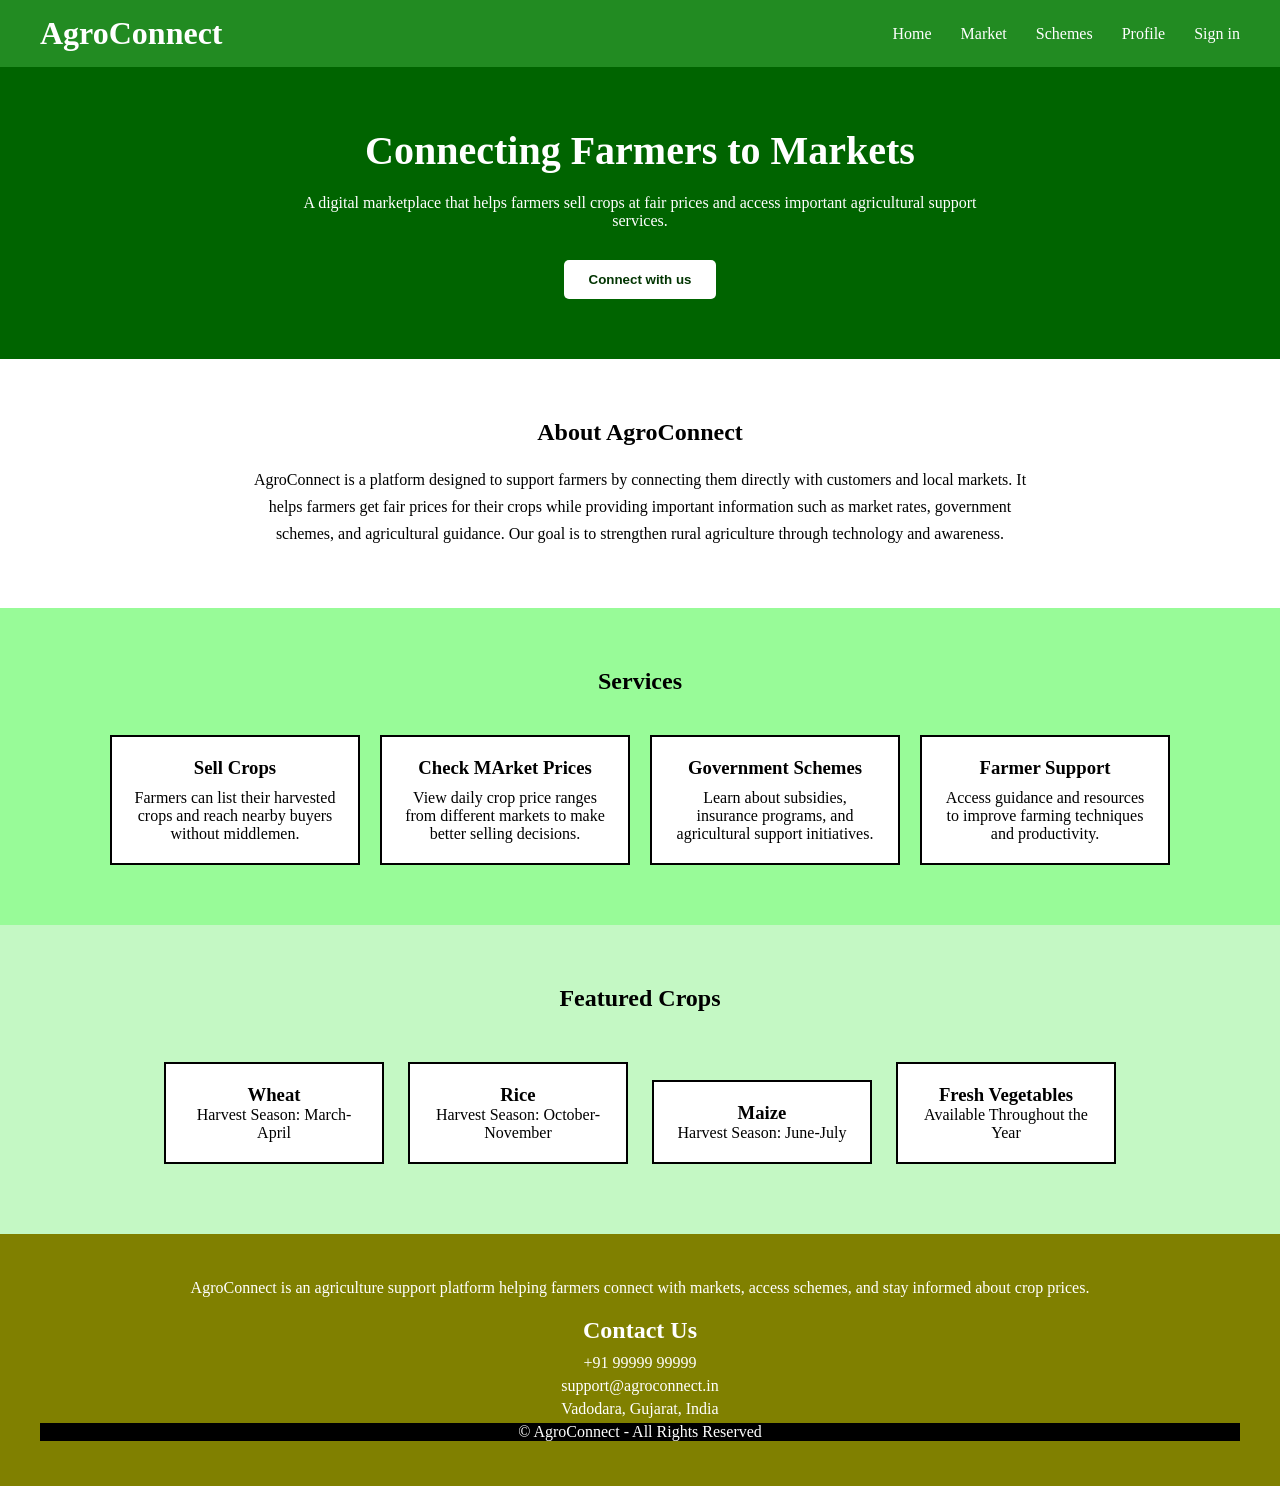
==== index.html @ ec7502de "Initial commit - AgroConnect website" ====
<!DOCTYPE html> 
<html lang="en">
<head>
    <meta charset="UTF-8">
    <meta name="viewport" content="width=device-width, initial-scale=1.0">
    <link rel="stylesheet" href="style.css">
    <title>Agroconnect</title>
    <style>
        nav{
            background-color: forestgreen;
        }
        .Shero button{
            padding: 12px 25px;
            background-color: white;
            color: rgb(2, 53, 2);
            border: none;
            border-radius: 5px;
            cursor: pointer;
            font-weight: bold;
        }
        .Shero button:hover{
            background-color: rgb(189, 236, 215);
        }
        .Sabout{
            background-color: white;
        }
        .Sabout p{
            max-width: 800px;
            margin: auto;
            line-height: 1.7;
        }
        .Sservices{
            background-color: #98FB98;
        }
        .Sservices h1{
            margin-bottom: 40px;
        }
        .div1{
            display: flex;
            justify-content: center;
            gap: 20px;
            flex-wrap: wrap;
        }
        .div1 div{
            background-color: white;
            padding: 20px;
            width: 250px;
            border: 2px solid black;
        }
        #h3{
            margin-bottom: 10px;
        }
        .Sfc{
            background-color: rgb(196, 248, 196);
        }
        .div3{
            display: inline-block;
            background-color: white;
            padding: 20px;
            margin: 10px;
            width: 220px;
            border: 2px solid black;
        }
    </style>
</head>
<body>
    
    <!-- Header -->
    <header>
        <h1>AgroConnect</h1>
        <nav>
            <a href="index.html">Home</a>
            <a href="market.html">Market</a>
            <a href="schemes.html">Schemes</a>
            <a href="profile.html">Profile</a>
            <a href="register.html">Sign in</a>
        </nav>
    </header>

    <!-- Hero -->
    <section class="Shero">
        <div>
            <h1 style="font-size: 40px; margin-bottom: 20px;">Connecting Farmers to Markets</h1>
            <p style="max-width: 700px; margin: 0 auto 30px auto;">A digital marketplace that 
            helps farmers sell crops at fair prices and access important 
            agricultural support services.</p>
            <button onclick="window.location.href='register.html'">Connect with us</button>
        </div>
    </section>

    <!-- About -->
    <section class="Sabout">
        <div>
            <h1 style="margin-bottom: 20px;">About AgroConnect</h1>
            <p>AgroConnect is a platform designed to 
            support farmers by connecting them 
            directly with customers and local markets. 
            It helps farmers get fair prices for their 
            crops while providing important information 
            such as market rates, government schemes, 
            and agricultural guidance. Our goal is to 
            strengthen rural agriculture through technology 
            and awareness.</p>
        </div>
    </section>

    <!-- Services -->
    <section class="Sservices">
        <h1>Services</h1>
        <div class="div1">
            <div>
                <h3 id="h3">Sell Crops</h3>
                <p>Farmers can list their harvested crops and 
                reach nearby buyers without middlemen.</p>
            </div>
            <div>
                <h3 id="h3">Check MArket Prices</h3>
                <p>View daily crop price ranges from different 
                markets to make better selling decisions.</p>
            </div>
            <div>
                <h3 id="h3">Government Schemes</h3>
                <p>Learn about subsidies, insurance programs, 
                and agricultural support initiatives.</p>
            </div>
            <div>
                <h3 id="h3">Farmer Support</h3>
                <p>Access guidance and resources to improve 
                farming techniques and productivity.</p>
            </div>
        </div>
    </section>

    <!-- Featured Crops -->
     <section class="Sfc">
        <h1 style="margin-bottom: 40px;">Featured Crops</h1>
        <div class="div3">
            <h3>Wheat</h3>
            <p>Harvest Season: March-April</p>
        </div>
        <div class="div3">
            <h3>Rice</h3>
            <p>Harvest Season: October-November</p>
        </div>
        <div class="div3">
            <h3>Maize</h3>
            <p>Harvest Season: June-July</p>
        </div>
        <div class="div3">
            <h3>Fresh Vegetables</h3>
            <p>Available Throughout the Year</p>
        </div>
     </section>

    <!-- Footer -->
    <footer>
        <div>
            <p>AgroConnect is an agriculture support 
            platform helping farmers connect with markets, 
            access schemes, and stay informed about crop 
            prices.</p>
        </div>
        <h2>Contact Us</h2>
        <div>
            <p>+91 99999 99999</p>
            <p>support@agroconnect.in</p>
            <p>Vadodara, Gujarat, India</p>
        </div>
        <div>
            <p style="background-color: black;">&copy; AgroConnect - All Rights Reserved</p>
        </div>
    </footer>

</body>
</html>
---- style.css ----
*{
    margin: 0;
    padding: 0;
    box-sizing: border-box;
}
body{
    background-color: ivory;
    color: black;
}
header{
    background-color: forestgreen;
    color: white;
    display: flex;
    justify-content: space-between;
    align-items: center;
    padding: 15px 40px;
}
nav a{
    color: white;
    text-decoration: none;
    margin-left: 25px;
}
nav a:hover{
    text-decoration: underline;
    color: red;
}
.Shero, .banner {
    background-color: darkgreen;
    color: white;
    text-align: center;
    padding: 60px 20px;
}
section {
    padding: 60px 40px;
    text-align: center;
}
footer {
    background-color: olive;
    color: white;
    text-align: center;
    padding: 40px;
}

footer h2 {
    margin: 20px 0 10px;
}

footer p {
    margin: 5px 0;
}
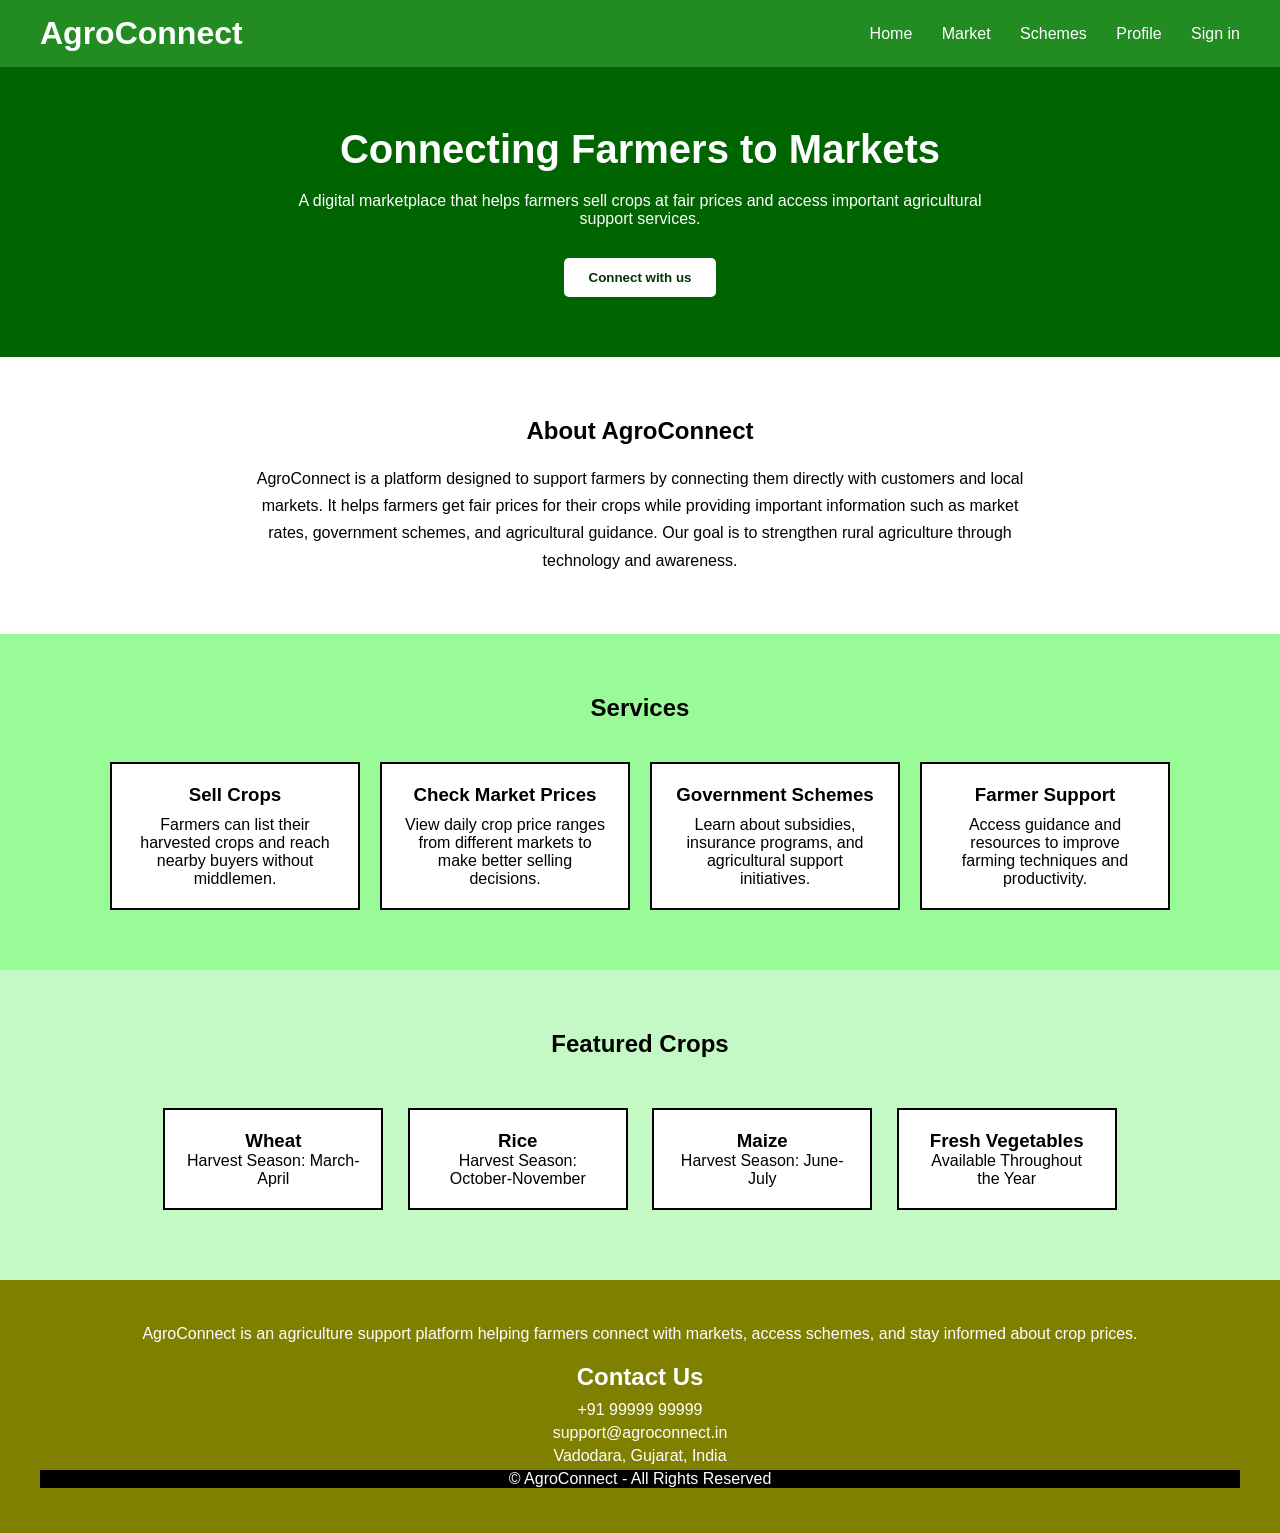
==== commit fba3daab: "Update index.html" ====
--- a/index.html
+++ b/index.html
@@ -114,7 +114,7 @@
                 reach nearby buyers without middlemen.</p>
             </div>
             <div>
-                <h3 id="h3">Check MArket Prices</h3>
+                <h3 id="h3">Check Market Prices</h3>
                 <p>View daily crop price ranges from different 
                 markets to make better selling decisions.</p>
             </div>
@@ -172,4 +172,4 @@
     </footer>
 
 </body>
-</html>+</html>
--- a/style.css
+++ b/style.css
@@ -6,6 +6,7 @@
 body{
     background-color: ivory;
     color: black;
+    font-family: Arial, sans-serif;
 }
 header{
     background-color: forestgreen;
@@ -47,4 +48,7 @@
 
 footer p {
     margin: 5px 0;
-}+}
+button {
+    transition: 0.3s;
+}
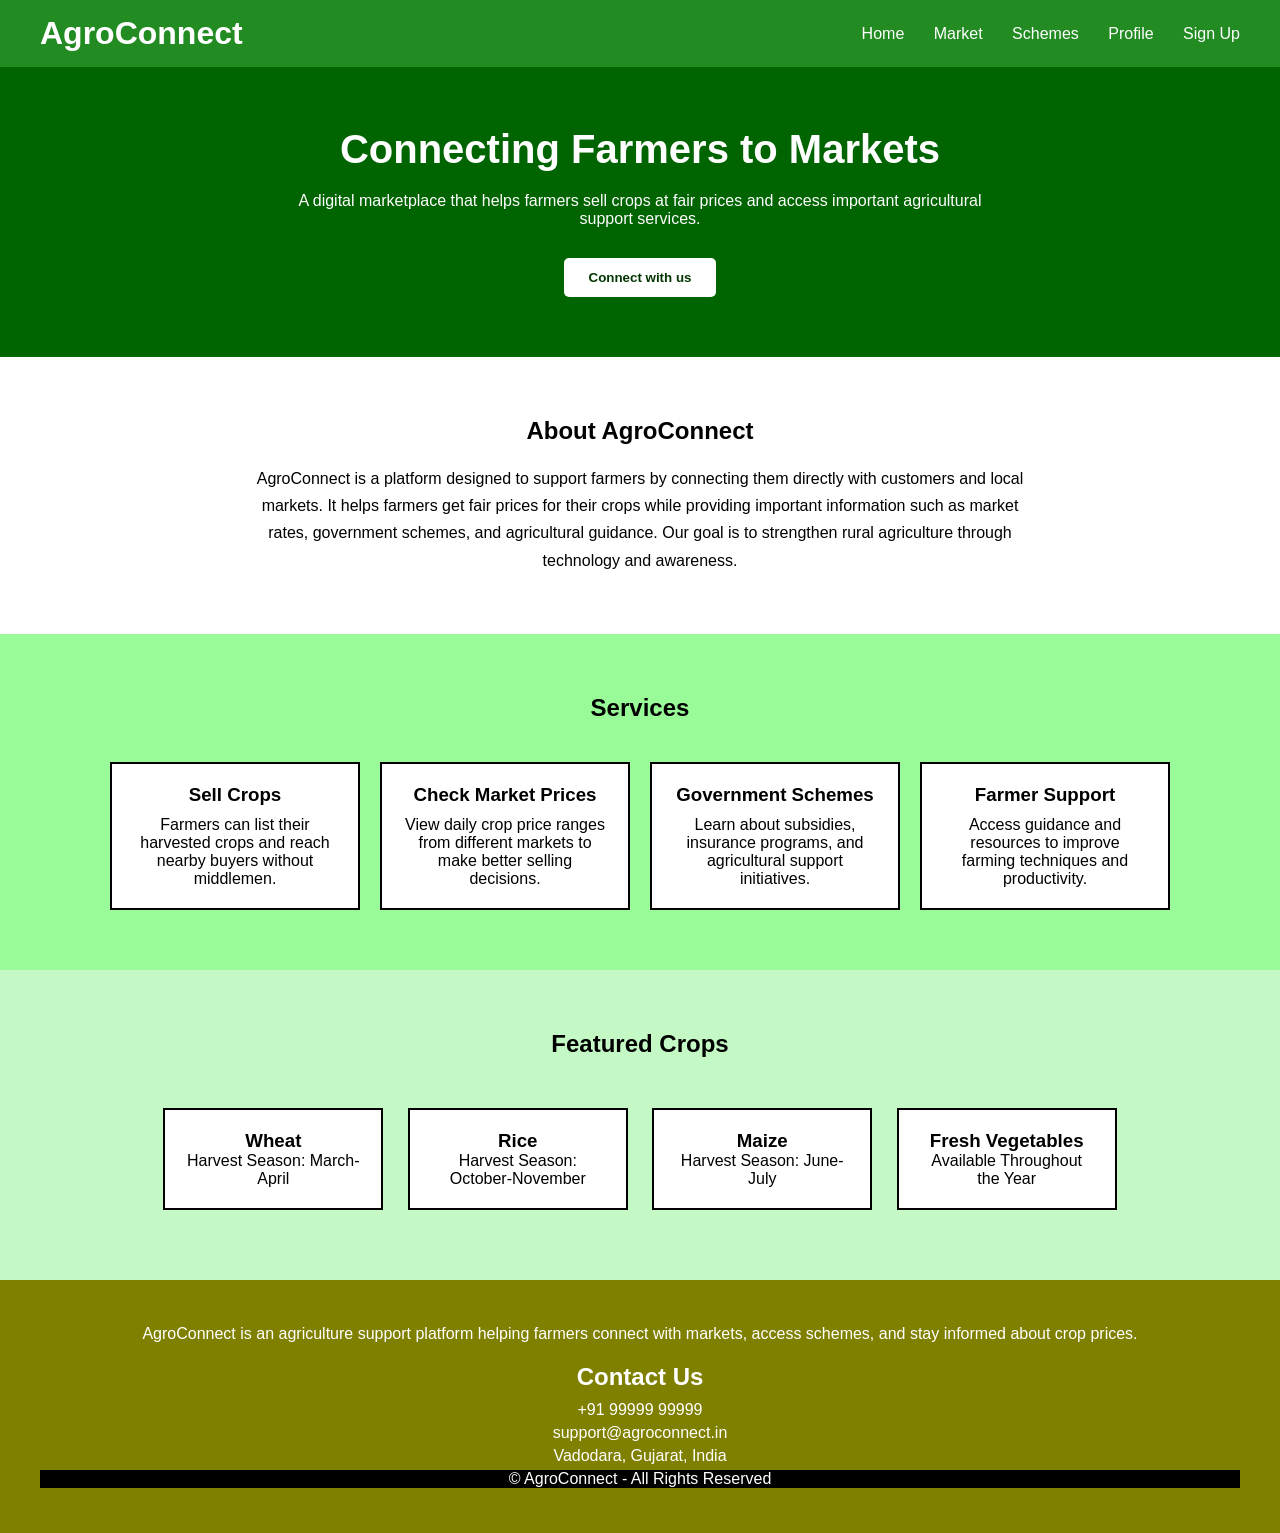
==== commit c8062133: "Update index.html" ====
--- a/index.html
+++ b/index.html
@@ -73,7 +73,7 @@
             <a href="market.html">Market</a>
             <a href="schemes.html">Schemes</a>
             <a href="profile.html">Profile</a>
-            <a href="register.html">Sign in</a>
+            <a href="register.html">Sign Up</a>
         </nav>
     </header>
 
